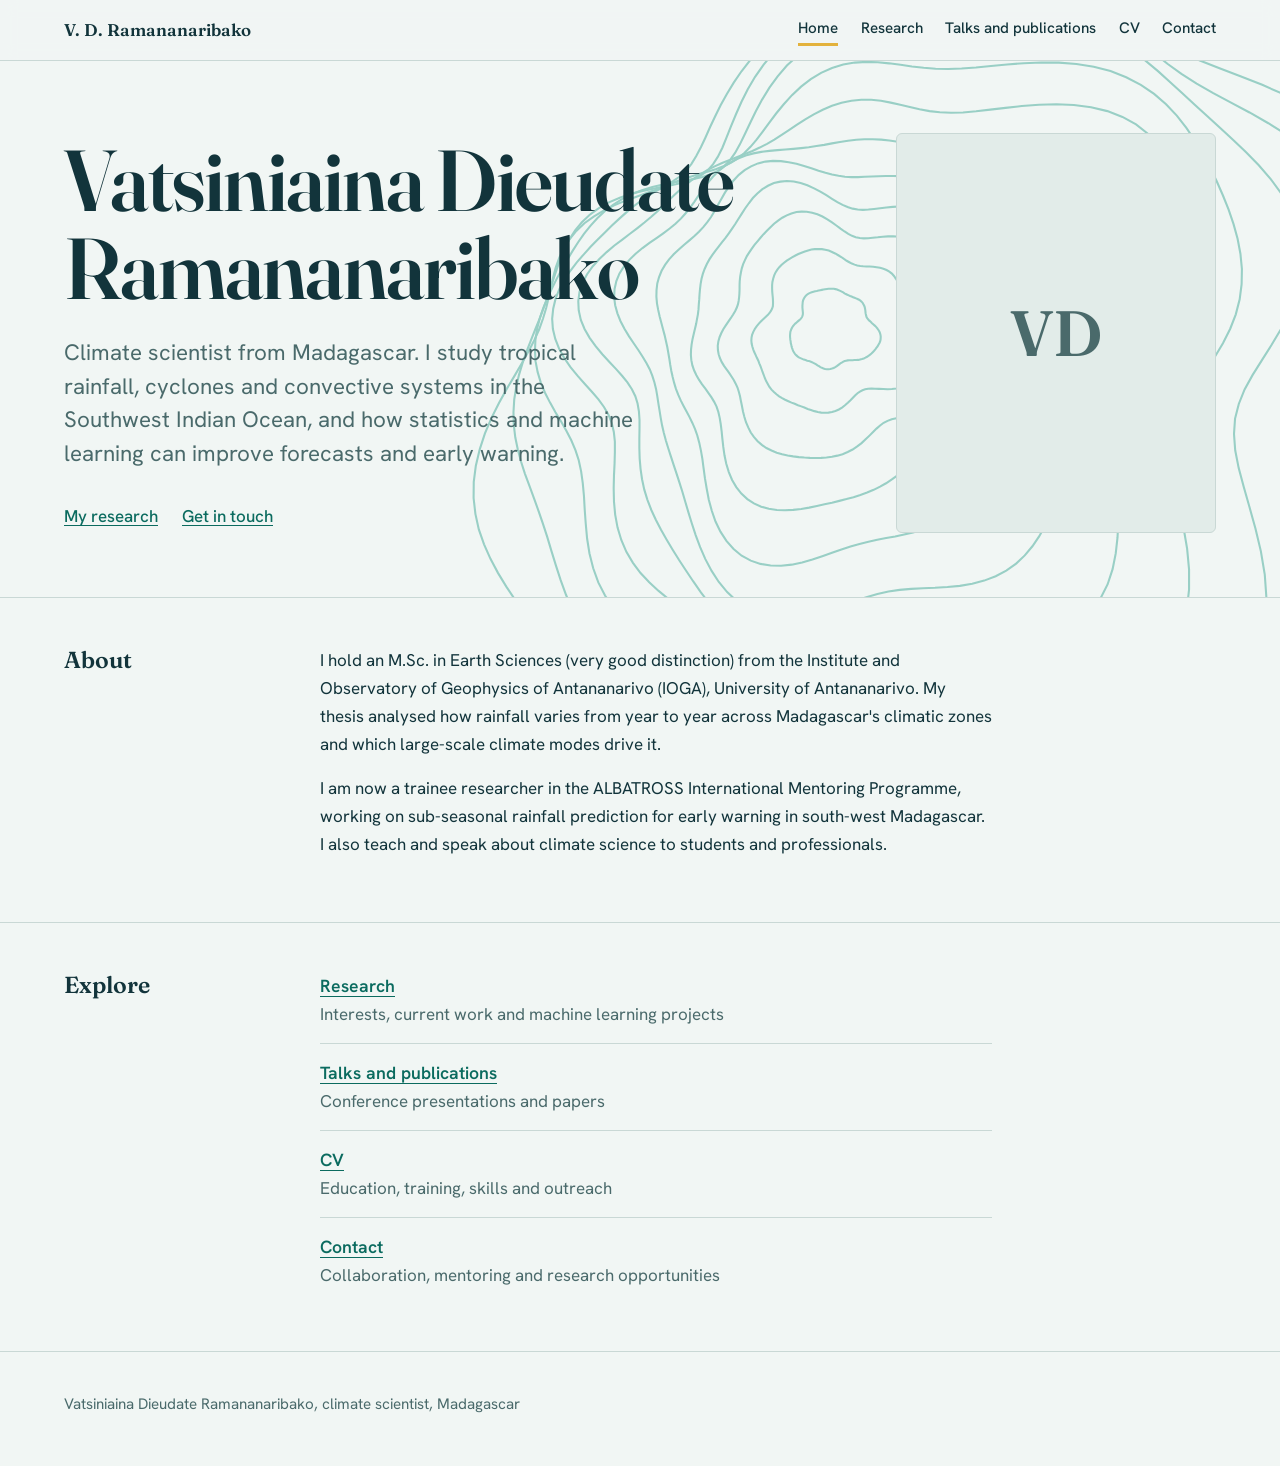
==== index.html @ 7225e608 "Add files via upload" ====
<!DOCTYPE html>
<html lang="en">
<head>
<meta charset="utf-8">
<meta name="viewport" content="width=device-width, initial-scale=1, viewport-fit=cover">
<title>Vatsiniaina Dieudate Ramananaribako</title>
<meta name="description" content="Climate scientist from Madagascar studying tropical rainfall, cyclones and climate prediction.">
<link rel="preconnect" href="https://fonts.googleapis.com">
<link rel="preconnect" href="https://fonts.gstatic.com" crossorigin>
<link href="https://fonts.googleapis.com/css2?family=Fraunces:opsz,wght@9..144,400;9..144,600&family=Hanken+Grotesk:wght@400;500;600&display=swap" rel="stylesheet">
<link rel="stylesheet" href="style.css">
</head>
<body>
<header class="top">
  <a class="mark" href="index.html">V. D. Ramananaribako</a>
  <nav aria-label="Main"><a href="index.html" aria-current="page">Home</a><a href="research.html">Research</a><a href="publications.html">Talks and publications</a><a href="cv.html">CV</a><a href="contact.html">Contact</a></nav>
</header>

<div class="hero">
  <svg id="contours" viewBox="-300 -300 600 600" aria-hidden="true" focusable="false"></svg>
  <div class="grid">
    <div>
      <h1>Vatsiniaina Dieudate Ramananaribako</h1>
      <p class="lead">Climate scientist from Madagascar. I study tropical rainfall, cyclones and convective systems in the Southwest Indian Ocean, and how statistics and machine learning can improve forecasts and early warning.</p>
      <div class="links"><a href="research.html">My research</a><a href="contact.html">Get in touch</a></div>
    </div>
    <div class="photo"><img src="photo.jpg" alt="Portrait of Vatsiniaina Dieudate Ramananaribako" onerror="this.remove()"></div>
  </div>
</div>
<main>
  <section>
    <h2>About</h2>
    <div class="content">
      <p>I hold an M.Sc. in Earth Sciences (very good distinction) from the Institute and Observatory of Geophysics of Antananarivo (IOGA), University of Antananarivo. My thesis analysed how rainfall varies from year to year across Madagascar's climatic zones and which large-scale climate modes drive it.</p>
      <p>I am now a trainee researcher in the ALBATROSS International Mentoring Programme, working on sub-seasonal rainfall prediction for early warning in south-west Madagascar. I also teach and speak about climate science to students and professionals.</p>
    </div>
  </section>
  <section>
    <h2>Explore</h2>
    <div class="content">
      <ul class="pagelist">
        <li><a href="research.html">Research</a><span>Interests, current work and machine learning projects</span></li>
        <li><a href="publications.html">Talks and publications</a><span>Conference presentations and papers</span></li>
        <li><a href="cv.html">CV</a><span>Education, training, skills and outreach</span></li>
        <li><a href="contact.html">Contact</a><span>Collaboration, mentoring and research opportunities</span></li>
      </ul>
    </div>
  </section>
</main>

<footer>Vatsiniaina Dieudate Ramananaribako, climate scientist, Madagascar</footer>
<script src="script.js"></script>
</body>
</html>
---- style.css ----
:root {
  --bg: #F1F6F4; --ink: #12343B; --muted: #4A6A6B; --rule: #C9D8D5;
  --link: #0B6B5F; --line: #2FA08E; --vanilla: #E3B23C; --tint: #E2ECE9;
  --display: "Fraunces", Georgia, "Times New Roman", serif;
  --body: "Hanken Grotesk", system-ui, -apple-system, "Segoe UI", Roboto, sans-serif;
  box-sizing: border-box;
  padding-top: env(safe-area-inset-top, 0px);
  padding-bottom: env(safe-area-inset-bottom, 0px);
}
@media (prefers-color-scheme: dark) {
  :root:not([data-theme="light"]) {
    --bg: #0F2428; --ink: #E6F0ED; --muted: #9DB8B4; --rule: #25444A;
    --link: #6FD3C0; --line: #3FB8A4; --vanilla: #F0B84B; --tint: #17353B;
  }
}
:root[data-theme="dark"] {
  --bg: #0F2428; --ink: #E6F0ED; --muted: #9DB8B4; --rule: #25444A;
  --link: #6FD3C0; --line: #3FB8A4; --vanilla: #F0B84B; --tint: #17353B;
}
*, *::before, *::after { box-sizing: inherit; }
html { scroll-behavior: smooth; scroll-padding-top: calc(env(safe-area-inset-top, 0px) + 4.5rem); }
body { margin: 0; background: var(--bg); color: var(--ink); font-family: var(--body); font-size: 1.0625rem; line-height: 1.65; -webkit-font-smoothing: antialiased; }
a { color: var(--link); text-underline-offset: 0.2em; text-decoration-thickness: 1px; }
a:hover { text-decoration-color: var(--vanilla); text-decoration-thickness: 3px; }
:focus-visible { outline: 3px solid var(--vanilla); outline-offset: 3px; border-radius: 2px; }

header.top { position: sticky; top: env(safe-area-inset-top, 0px); z-index: 5; display: flex; justify-content: space-between; align-items: center; gap: 1rem 2rem; flex-wrap: wrap; padding: 0.9rem clamp(1.25rem, 5vw, 4rem); background: color-mix(in srgb, var(--bg) 90%, transparent); backdrop-filter: blur(8px); border-bottom: 1px solid var(--rule); }
header.top .mark { font-family: var(--display); font-weight: 600; color: var(--ink); text-decoration: none; }
nav { display: flex; gap: 0.4rem 1.4rem; flex-wrap: wrap; }
nav a { color: var(--ink); text-decoration: none; font-weight: 500; font-size: 0.95rem; padding: 0.1rem 0; border-bottom: 3px solid transparent; }
nav a:hover { border-bottom-color: var(--vanilla); }
nav a[aria-current="page"] { border-bottom-color: var(--vanilla); }

.hero { position: relative; overflow: hidden; padding: 4.5rem clamp(1.25rem, 5vw, 4rem) 4rem; }
.hero .grid { position: relative; z-index: 1; display: grid; grid-template-columns: minmax(0, 1fr) minmax(0, 20rem); gap: 3rem; align-items: center; max-width: 72rem; }
.hero h1 { font-family: var(--display); font-weight: 600; font-variation-settings: "opsz" 144; font-size: clamp(2.6rem, 7vw, 5.4rem); line-height: 1.02; letter-spacing: -0.02em; margin: 0 0 1.5rem; }
.hero p.lead { font-size: clamp(1.15rem, 2.2vw, 1.4rem); line-height: 1.5; color: var(--muted); max-width: 36rem; margin: 0 0 2rem; }
.hero .links { display: flex; gap: 1.5rem; flex-wrap: wrap; font-weight: 500; }
#contours { position: absolute; left: 30%; top: 50%; width: min(90vw, 56rem); height: auto; transform: translateY(-50%); color: var(--line); opacity: 0.45; pointer-events: none; }
#contours path { fill: none; stroke: currentColor; stroke-width: 1.4; stroke-dasharray: 1; stroke-dashoffset: 1; animation: draw 2.6s ease-out forwards; }
@keyframes draw { to { stroke-dashoffset: 0; } }
@media (prefers-reduced-motion: reduce) { #contours path { animation: none; stroke-dashoffset: 0; } html { scroll-behavior: auto; } }

.photo { position: relative; aspect-ratio: 4 / 5; width: 100%; max-width: 20rem; border-radius: 6px; overflow: hidden; background: var(--tint); border: 1px solid var(--rule); justify-self: end; }
.photo::before { content: "VD"; position: absolute; inset: 0; display: grid; place-items: center; font-family: var(--display); font-weight: 600; font-size: 4rem; color: var(--muted); }
.photo img { position: absolute; inset: 0; width: 100%; height: 100%; object-fit: cover; }

.page-head { padding: 3.5rem clamp(1.25rem, 5vw, 4rem) 2rem; }
.page-head h1 { font-family: var(--display); font-weight: 600; font-variation-settings: "opsz" 144; font-size: clamp(2.2rem, 5vw, 3.4rem); line-height: 1.05; letter-spacing: -0.015em; margin: 0 0 1rem; }
.page-head p { color: var(--muted); font-size: 1.15rem; max-width: 40rem; margin: 0; }

main section { display: grid; grid-template-columns: minmax(0, 13rem) minmax(0, 1fr); gap: 1rem 3rem; padding: 3rem clamp(1.25rem, 5vw, 4rem); border-top: 1px solid var(--rule); }
main section > h2 { font-family: var(--display); font-weight: 600; font-size: 1.45rem; line-height: 1.2; margin: 0; }
.content { max-width: 42rem; }
.content p { margin: 0 0 1rem; }
.entry { padding: 1.1rem 0; border-bottom: 1px solid var(--rule); }
.entry:first-child { padding-top: 0; }
.entry:last-child { border-bottom: 0; }
.entry h3 { font-size: 1.1rem; margin: 0 0 0.25rem; font-weight: 600; }
.entry .when { color: var(--muted); font-size: 0.95rem; margin: 0 0 0.45rem; }
.entry p { margin: 0 0 0.5rem; }
.entry p:last-child { margin-bottom: 0; }
.entry ul { margin: 0.3rem 0 0; padding-left: 1.2rem; }
.entry li { margin-bottom: 0.35rem; }
dl.skills { margin: 0; display: grid; grid-template-columns: minmax(0, 10rem) minmax(0, 1fr); gap: 0.7rem 1.5rem; }
dl.skills dt { font-weight: 600; }
dl.skills dd { margin: 0; }
.pagelist { list-style: none; margin: 0; padding: 0; }
.pagelist li { padding: 0.9rem 0; border-bottom: 1px solid var(--rule); }
.pagelist li:first-child { padding-top: 0; }
.pagelist li:last-child { border-bottom: 0; }
.pagelist a { font-weight: 600; font-size: 1.1rem; }
.pagelist span { display: block; color: var(--muted); }
.todo { background: color-mix(in srgb, var(--vanilla) 30%, transparent); padding: 0 0.25em; border-radius: 3px; }

footer { padding: 2.5rem clamp(1.25rem, 5vw, 4rem) 3rem; border-top: 1px solid var(--rule); color: var(--muted); font-size: 0.95rem; }

@media (max-width: 760px) {
  .hero { padding-top: 3rem; }
  .hero .grid { grid-template-columns: minmax(0, 1fr); gap: 2rem; }
  .photo { justify-self: start; max-width: 14rem; order: -1; }
  #contours { left: -20%; width: 130vw; opacity: 0.3; }
  main section { grid-template-columns: minmax(0, 1fr); gap: 1rem; }
  dl.skills { grid-template-columns: minmax(0, 1fr); gap: 0.1rem; }
  dl.skills dd { margin-bottom: 0.8rem; }
}
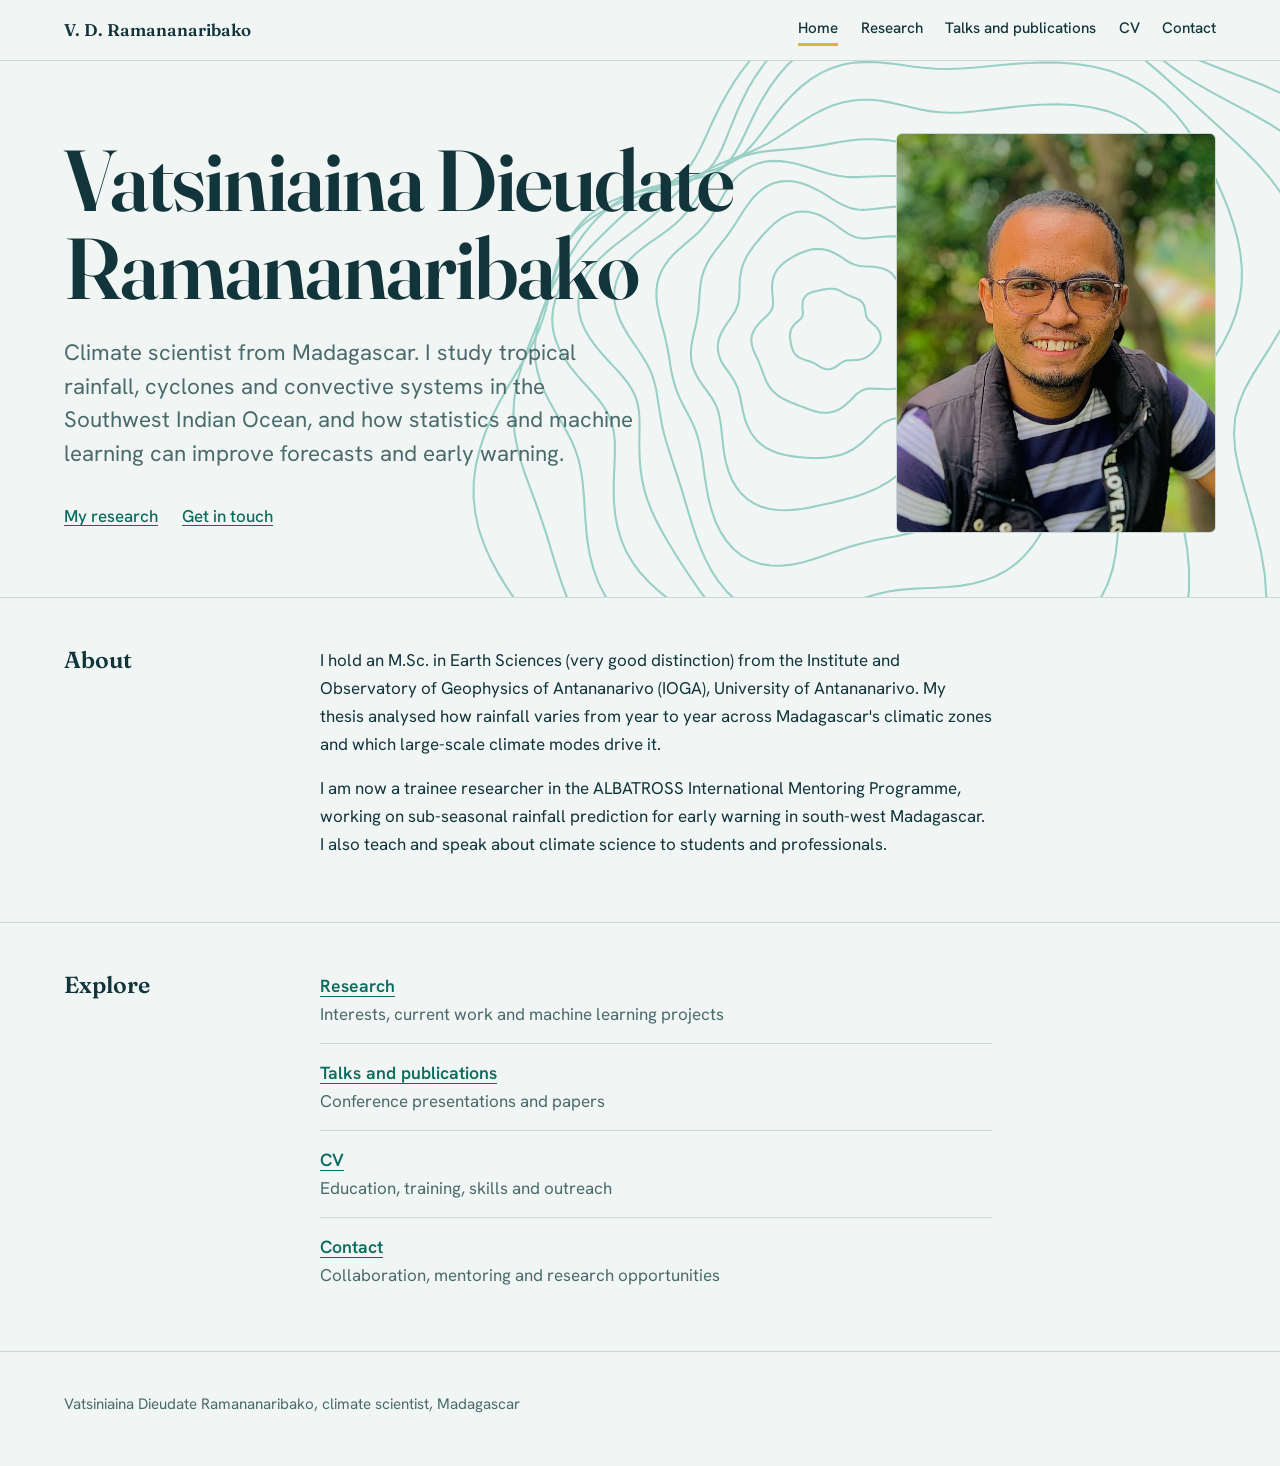
==== commit a7b3c36d: "Change photo file extension from .jpg to .jpeg" ====
--- a/index.html
+++ b/index.html
@@ -24,7 +24,7 @@
       <p class="lead">Climate scientist from Madagascar. I study tropical rainfall, cyclones and convective systems in the Southwest Indian Ocean, and how statistics and machine learning can improve forecasts and early warning.</p>
       <div class="links"><a href="research.html">My research</a><a href="contact.html">Get in touch</a></div>
     </div>
-    <div class="photo"><img src="photo.jpg" alt="Portrait of Vatsiniaina Dieudate Ramananaribako" onerror="this.remove()"></div>
+    <div class="photo"><img src="photo.jpeg" alt="Portrait of Vatsiniaina Dieudate Ramananaribako" onerror="this.remove()"></div>
   </div>
 </div>
 <main>
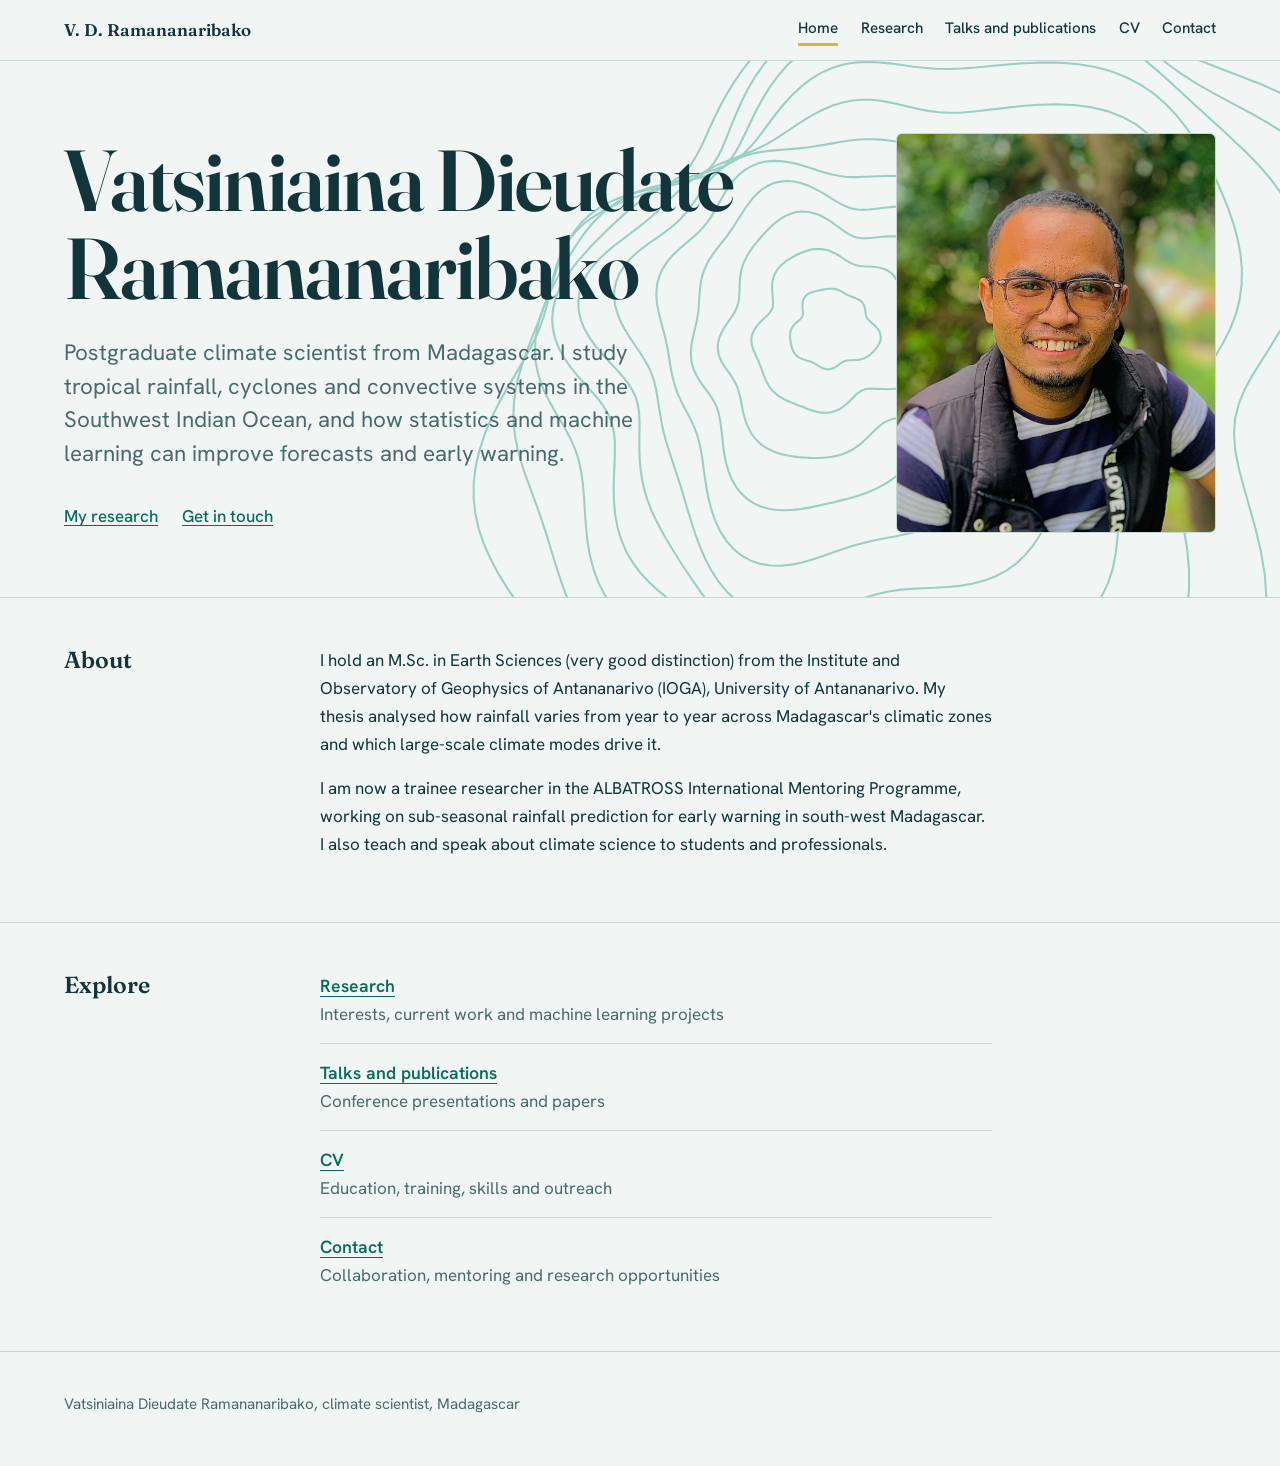
==== commit 0395e293: "Update introduction paragraph for clarity" ====
--- a/index.html
+++ b/index.html
@@ -21,10 +21,10 @@
   <div class="grid">
     <div>
       <h1>Vatsiniaina Dieudate Ramananaribako</h1>
-      <p class="lead">Climate scientist from Madagascar. I study tropical rainfall, cyclones and convective systems in the Southwest Indian Ocean, and how statistics and machine learning can improve forecasts and early warning.</p>
+      <p class="lead">Postgraduate climate scientist from Madagascar. I study tropical rainfall, cyclones and convective systems in the Southwest Indian Ocean, and how statistics and machine learning can improve forecasts and early warning.</p>
       <div class="links"><a href="research.html">My research</a><a href="contact.html">Get in touch</a></div>
     </div>
-    <div class="photo"><img src="photo.jpeg" alt="Portrait of Vatsiniaina Dieudate Ramananaribako" onerror="this.remove()"></div>
+    <div class="photo"><img src="photo.jpg" alt="Portrait of Vatsiniaina Dieudate Ramananaribako" onerror="this.remove()"></div>
   </div>
 </div>
 <main>
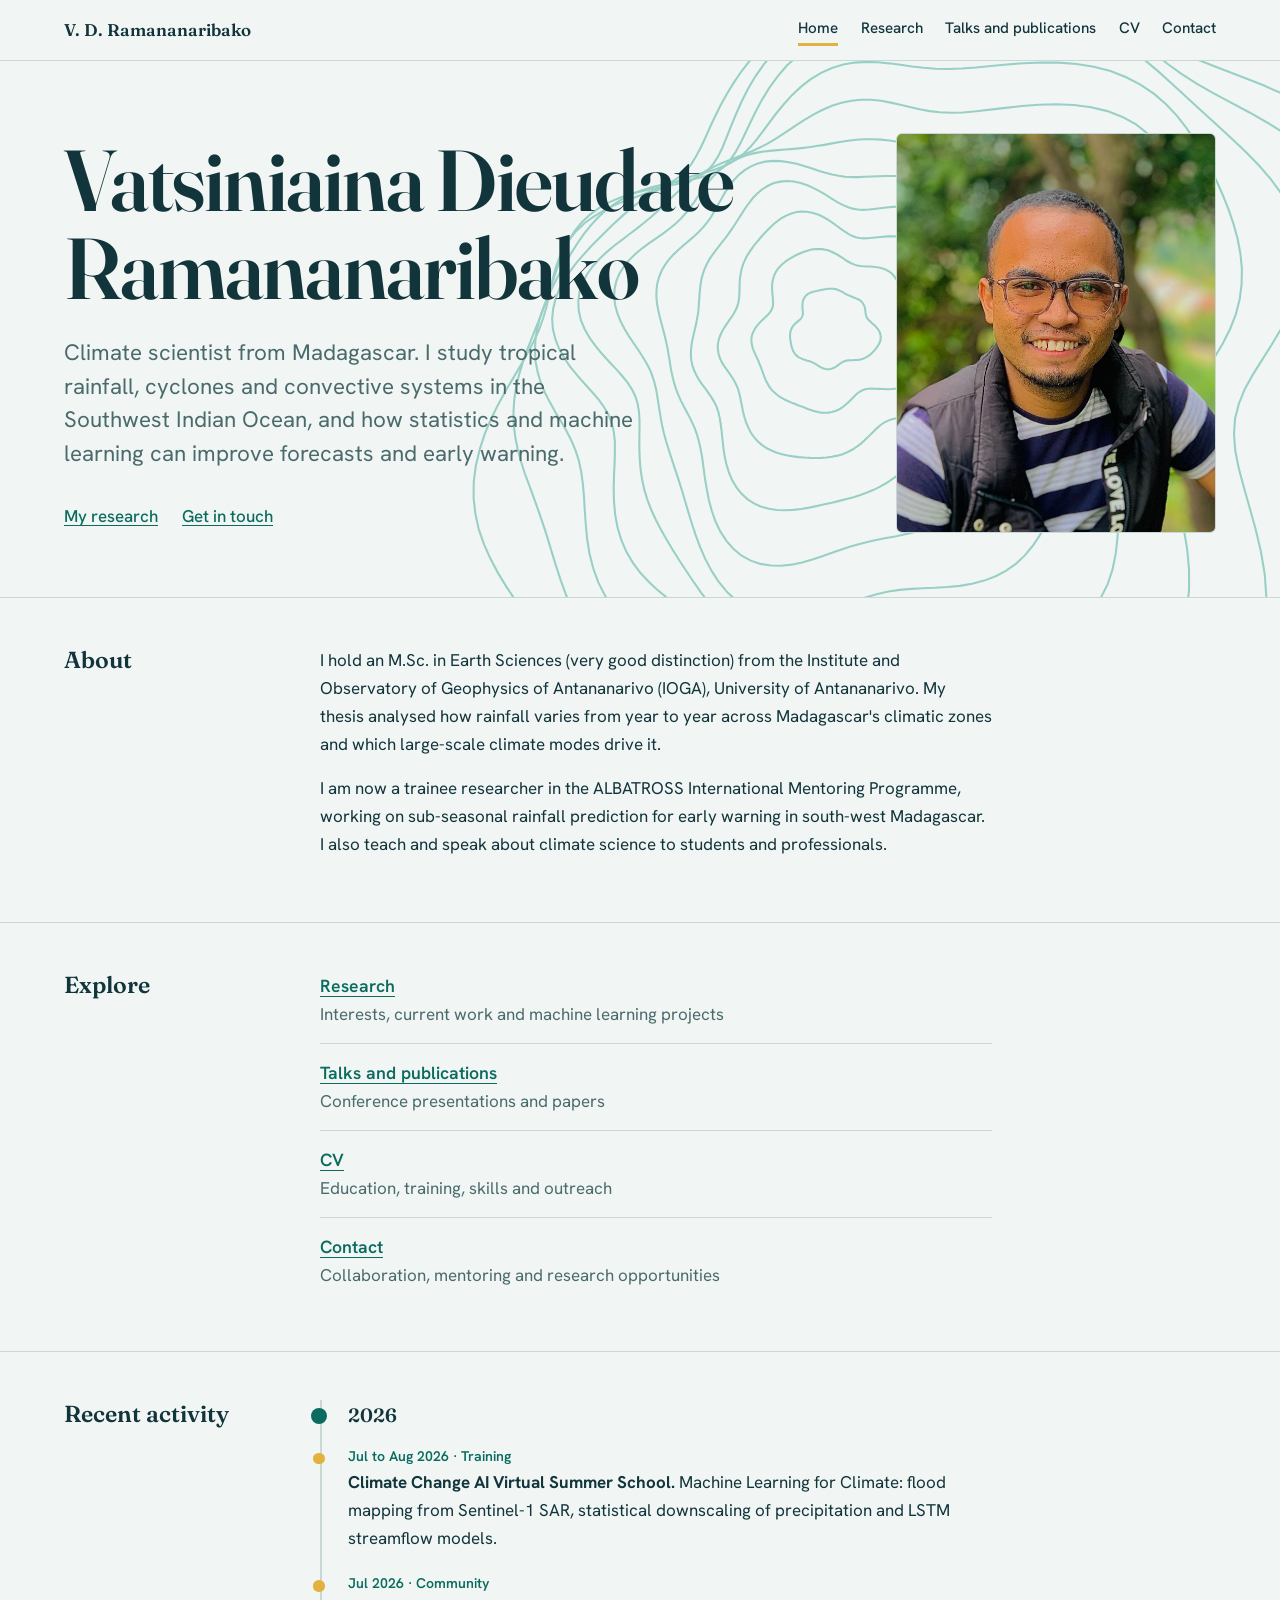
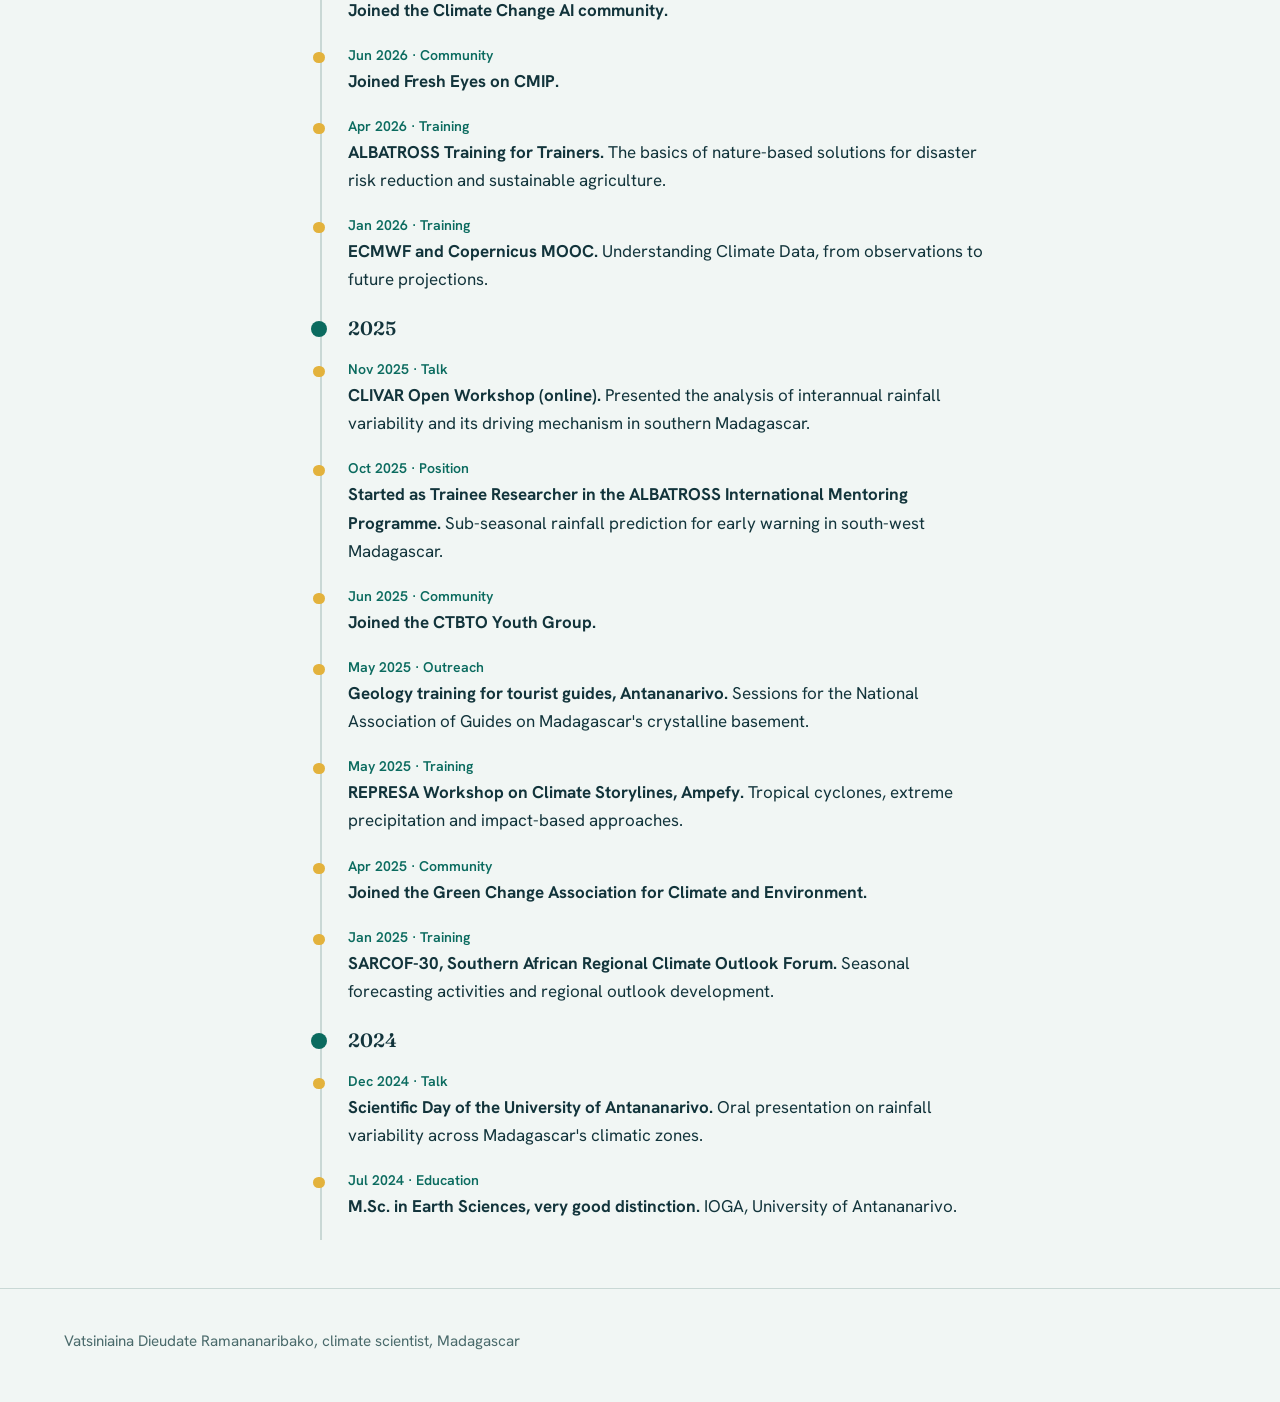
==== commit 6e1bb048: "Add files via upload" ====
--- a/index.html
+++ b/index.html
@@ -21,7 +21,7 @@
   <div class="grid">
     <div>
       <h1>Vatsiniaina Dieudate Ramananaribako</h1>
-      <p class="lead">Postgraduate climate scientist from Madagascar. I study tropical rainfall, cyclones and convective systems in the Southwest Indian Ocean, and how statistics and machine learning can improve forecasts and early warning.</p>
+      <p class="lead">Climate scientist from Madagascar. I study tropical rainfall, cyclones and convective systems in the Southwest Indian Ocean, and how statistics and machine learning can improve forecasts and early warning.</p>
       <div class="links"><a href="research.html">My research</a><a href="contact.html">Get in touch</a></div>
     </div>
     <div class="photo"><img src="photo.jpg" alt="Portrait of Vatsiniaina Dieudate Ramananaribako" onerror="this.remove()"></div>
@@ -46,6 +46,30 @@
       </ul>
     </div>
   </section>
+  <section>
+    <h2>Recent activity</h2>
+    <div class="content">
+<div class="timeline">
+  <div class="tl-year">2026</div>
+  <div class="tl-item"><div class="tl-date">Jul to Aug 2026 &middot; Training</div><p><strong>Climate Change AI Virtual Summer School.</strong> Machine Learning for Climate: flood mapping from Sentinel-1 SAR, statistical downscaling of precipitation and LSTM streamflow models.</p></div>
+  <div class="tl-item"><div class="tl-date">Jul 2026 &middot; Community</div><p><strong>Joined the Climate Change AI community.</strong></p></div>
+  <div class="tl-item"><div class="tl-date">Jun 2026 &middot; Community</div><p><strong>Joined Fresh Eyes on CMIP.</strong></p></div>
+  <div class="tl-item"><div class="tl-date">Apr 2026 &middot; Training</div><p><strong>ALBATROSS Training for Trainers.</strong> The basics of nature-based solutions for disaster risk reduction and sustainable agriculture.</p></div>
+  <div class="tl-item"><div class="tl-date">Jan 2026 &middot; Training</div><p><strong>ECMWF and Copernicus MOOC.</strong> Understanding Climate Data, from observations to future projections.</p></div>
+  <div class="tl-year">2025</div>
+  <div class="tl-item"><div class="tl-date">Nov 2025 &middot; Talk</div><p><strong>CLIVAR Open Workshop (online).</strong> Presented the analysis of interannual rainfall variability and its driving mechanism in southern Madagascar.</p></div>
+  <div class="tl-item"><div class="tl-date">Oct 2025 &middot; Position</div><p><strong>Started as Trainee Researcher in the ALBATROSS International Mentoring Programme.</strong> Sub-seasonal rainfall prediction for early warning in south-west Madagascar.</p></div>
+  <div class="tl-item"><div class="tl-date">Jun 2025 &middot; Community</div><p><strong>Joined the CTBTO Youth Group.</strong></p></div>
+  <div class="tl-item"><div class="tl-date">May 2025 &middot; Outreach</div><p><strong>Geology training for tourist guides, Antananarivo.</strong> Sessions for the National Association of Guides on Madagascar's crystalline basement.</p></div>
+  <div class="tl-item"><div class="tl-date">May 2025 &middot; Training</div><p><strong>REPRESA Workshop on Climate Storylines, Ampefy.</strong> Tropical cyclones, extreme precipitation and impact-based approaches.</p></div>
+  <div class="tl-item"><div class="tl-date">Apr 2025 &middot; Community</div><p><strong>Joined the Green Change Association for Climate and Environment.</strong></p></div>
+  <div class="tl-item"><div class="tl-date">Jan 2025 &middot; Training</div><p><strong>SARCOF-30, Southern African Regional Climate Outlook Forum.</strong> Seasonal forecasting activities and regional outlook development.</p></div>
+  <div class="tl-year">2024</div>
+  <div class="tl-item"><div class="tl-date">Dec 2024 &middot; Talk</div><p><strong>Scientific Day of the University of Antananarivo.</strong> Oral presentation on rainfall variability across Madagascar's climatic zones.</p></div>
+  <div class="tl-item"><div class="tl-date">Jul 2024 &middot; Education</div><p><strong>M.Sc. in Earth Sciences, very good distinction.</strong> IOGA, University of Antananarivo.</p></div>
+</div>
+    </div>
+  </section>
 </main>
 
 <footer>Vatsiniaina Dieudate Ramananaribako, climate scientist, Madagascar</footer>
--- a/style.css
+++ b/style.css
@@ -73,6 +73,15 @@
 .pagelist span { display: block; color: var(--muted); }
 .todo { background: color-mix(in srgb, var(--vanilla) 30%, transparent); padding: 0 0.25em; border-radius: 3px; }
 
+/* Timeline */
+.timeline { position: relative; padding-left: 1.6rem; border-left: 2px solid var(--rule); max-width: 42rem; }
+.tl-year { position: relative; font-family: var(--display); font-weight: 600; font-size: 1.2rem; margin: 0 0 0.8rem; }
+.tl-year::before { content: ""; position: absolute; left: calc(-1.6rem - 0.5rem - 3px); top: 0.5rem; width: 1rem; height: 1rem; border-radius: 50%; background: var(--link); }
+.tl-item { position: relative; padding: 0 0 1.25rem; }
+.tl-item::before { content: ""; position: absolute; left: calc(-1.6rem - 0.35rem - 3px); top: 0.5rem; width: 0.7rem; height: 0.7rem; border-radius: 50%; background: var(--vanilla); }
+.tl-item p { margin: 0; }
+.tl-date { font-weight: 600; font-size: 0.88rem; color: var(--link); }
+
 footer { padding: 2.5rem clamp(1.25rem, 5vw, 4rem) 3rem; border-top: 1px solid var(--rule); color: var(--muted); font-size: 0.95rem; }
 
 @media (max-width: 760px) {
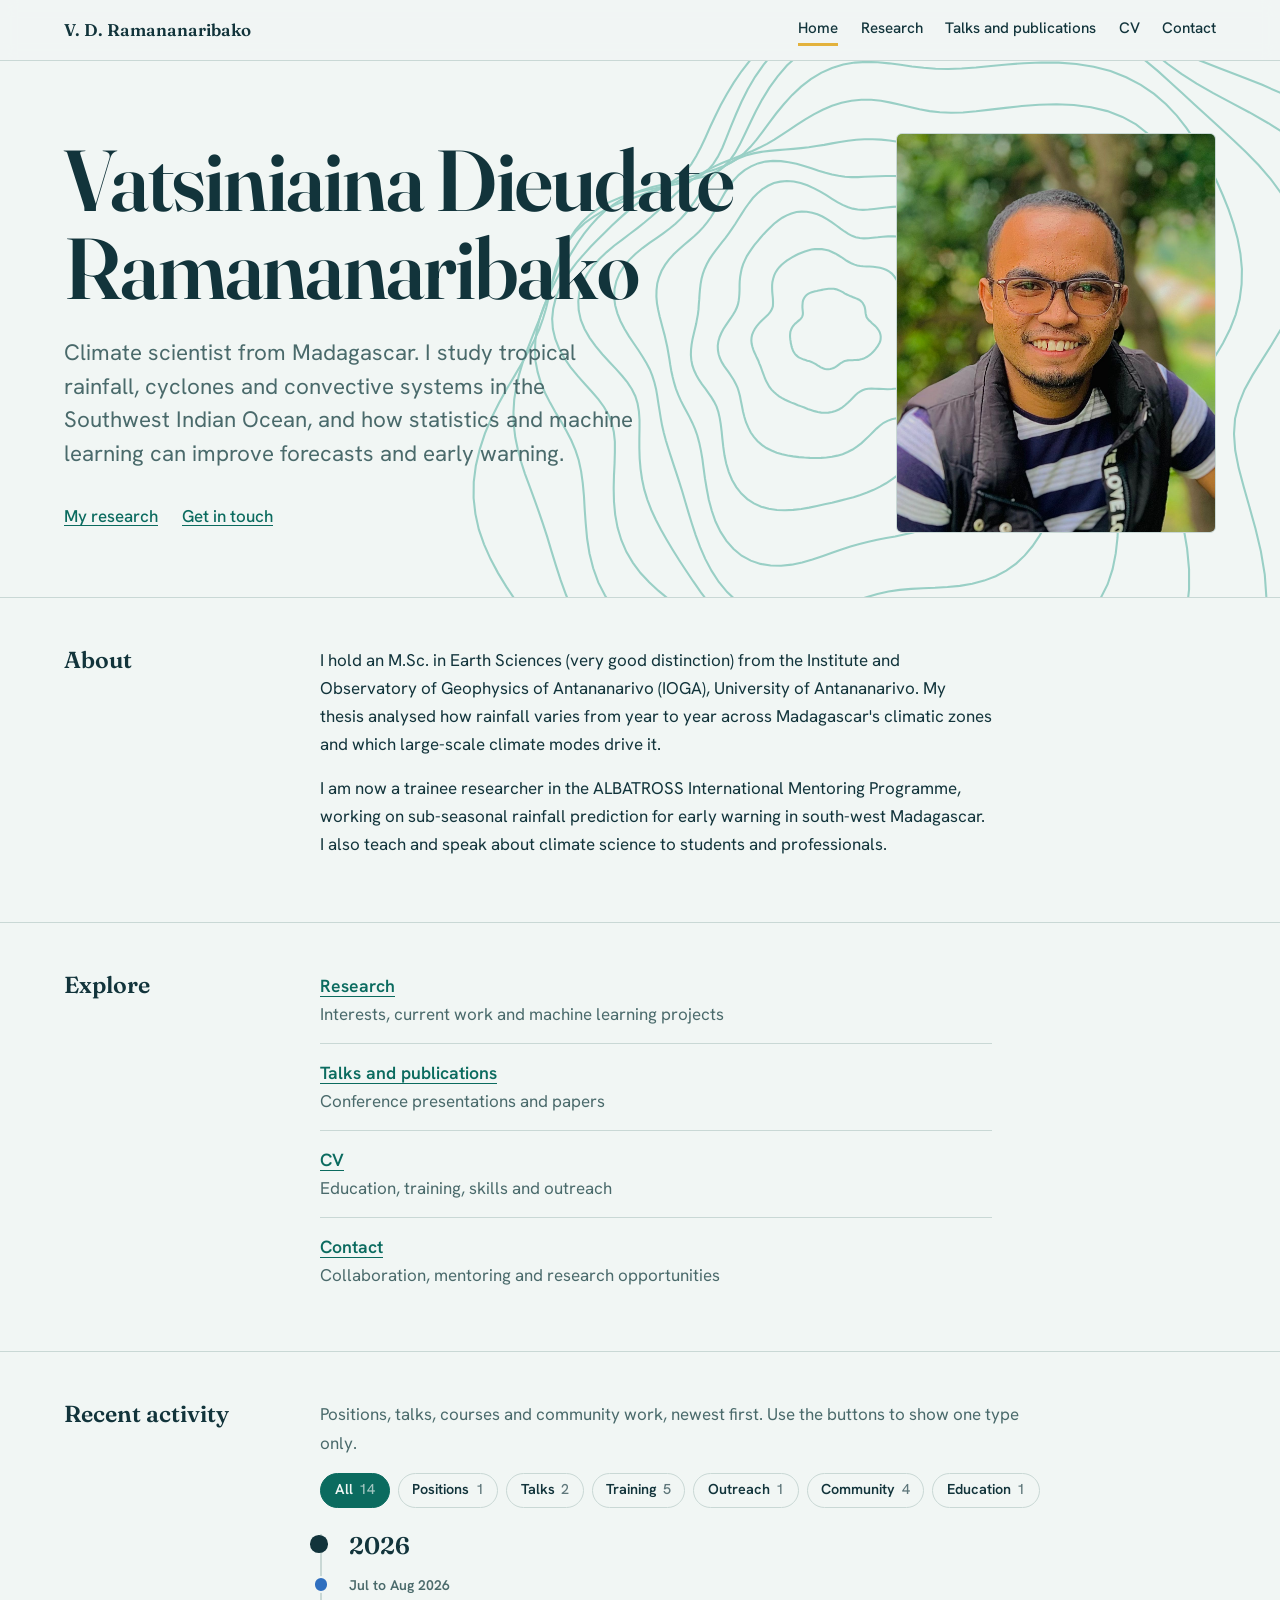
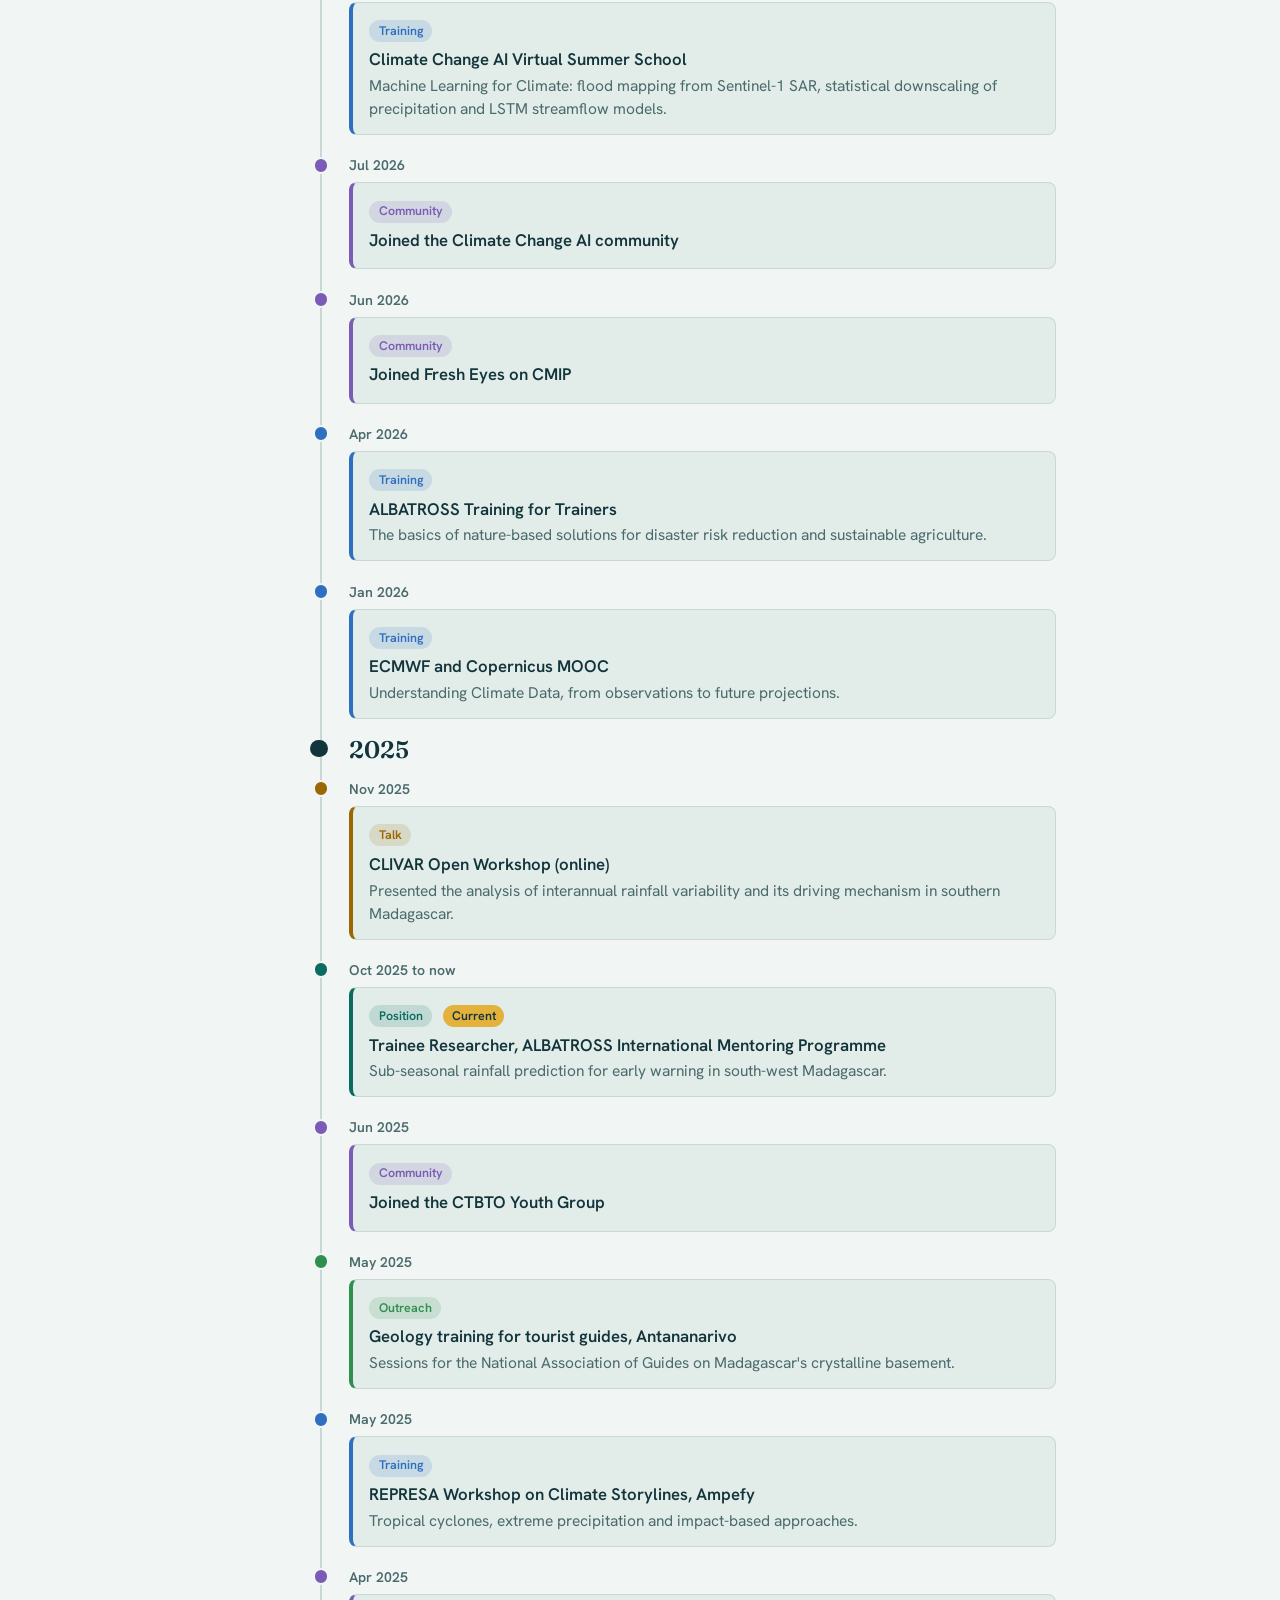
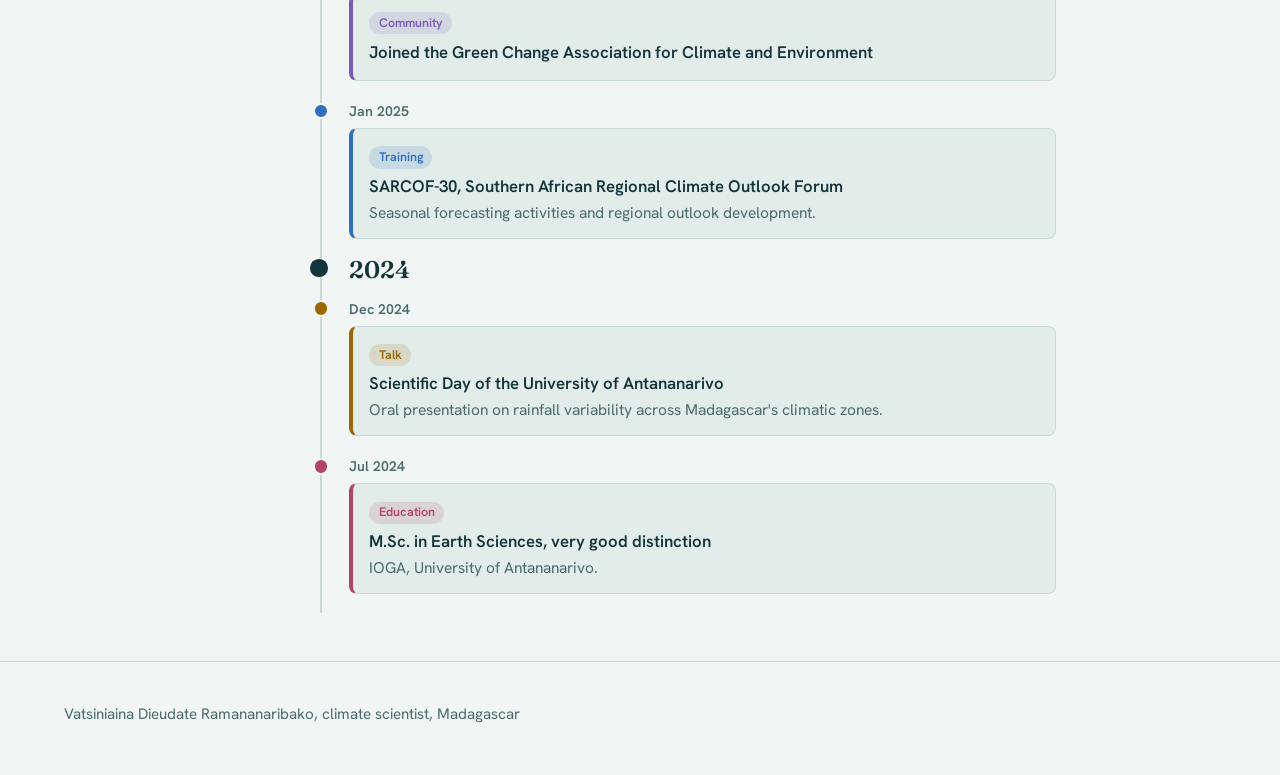
==== commit 7e340a3a: "Add files via upload" ====
--- a/index.html
+++ b/index.html
@@ -48,25 +48,27 @@
   </section>
   <section>
     <h2>Recent activity</h2>
-    <div class="content">
-<div class="timeline">
+    <div class="content wide">
+<p class="tl-intro">Positions, talks, courses and community work, newest first. Use the buttons to show one type only.</p>
+<div class="tl-filters" role="group" aria-label="Filter activities by type"><button type="button" class="chip" data-filter="all" aria-pressed="true">All <span>14</span></button><button type="button" class="chip" data-filter="position" aria-pressed="false">Positions <span>1</span></button><button type="button" class="chip" data-filter="talk" aria-pressed="false">Talks <span>2</span></button><button type="button" class="chip" data-filter="training" aria-pressed="false">Training <span>5</span></button><button type="button" class="chip" data-filter="outreach" aria-pressed="false">Outreach <span>1</span></button><button type="button" class="chip" data-filter="community" aria-pressed="false">Community <span>4</span></button><button type="button" class="chip" data-filter="education" aria-pressed="false">Education <span>1</span></button></div>
+<div class="timeline" id="timeline">
   <div class="tl-year">2026</div>
-  <div class="tl-item"><div class="tl-date">Jul to Aug 2026 &middot; Training</div><p><strong>Climate Change AI Virtual Summer School.</strong> Machine Learning for Climate: flood mapping from Sentinel-1 SAR, statistical downscaling of precipitation and LSTM streamflow models.</p></div>
-  <div class="tl-item"><div class="tl-date">Jul 2026 &middot; Community</div><p><strong>Joined the Climate Change AI community.</strong></p></div>
-  <div class="tl-item"><div class="tl-date">Jun 2026 &middot; Community</div><p><strong>Joined Fresh Eyes on CMIP.</strong></p></div>
-  <div class="tl-item"><div class="tl-date">Apr 2026 &middot; Training</div><p><strong>ALBATROSS Training for Trainers.</strong> The basics of nature-based solutions for disaster risk reduction and sustainable agriculture.</p></div>
-  <div class="tl-item"><div class="tl-date">Jan 2026 &middot; Training</div><p><strong>ECMWF and Copernicus MOOC.</strong> Understanding Climate Data, from observations to future projections.</p></div>
+  <div class="tl-item" data-type="training"><div class="tl-date">Jul to Aug 2026</div><div class="tl-card"><span class="tl-tag">Training</span><h3>Climate Change AI Virtual Summer School</h3><p>Machine Learning for Climate: flood mapping from Sentinel-1 SAR, statistical downscaling of precipitation and LSTM streamflow models.</p></div></div>
+  <div class="tl-item" data-type="community"><div class="tl-date">Jul 2026</div><div class="tl-card"><span class="tl-tag">Community</span><h3>Joined the Climate Change AI community</h3></div></div>
+  <div class="tl-item" data-type="community"><div class="tl-date">Jun 2026</div><div class="tl-card"><span class="tl-tag">Community</span><h3>Joined Fresh Eyes on CMIP</h3></div></div>
+  <div class="tl-item" data-type="training"><div class="tl-date">Apr 2026</div><div class="tl-card"><span class="tl-tag">Training</span><h3>ALBATROSS Training for Trainers</h3><p>The basics of nature-based solutions for disaster risk reduction and sustainable agriculture.</p></div></div>
+  <div class="tl-item" data-type="training"><div class="tl-date">Jan 2026</div><div class="tl-card"><span class="tl-tag">Training</span><h3>ECMWF and Copernicus MOOC</h3><p>Understanding Climate Data, from observations to future projections.</p></div></div>
   <div class="tl-year">2025</div>
-  <div class="tl-item"><div class="tl-date">Nov 2025 &middot; Talk</div><p><strong>CLIVAR Open Workshop (online).</strong> Presented the analysis of interannual rainfall variability and its driving mechanism in southern Madagascar.</p></div>
-  <div class="tl-item"><div class="tl-date">Oct 2025 &middot; Position</div><p><strong>Started as Trainee Researcher in the ALBATROSS International Mentoring Programme.</strong> Sub-seasonal rainfall prediction for early warning in south-west Madagascar.</p></div>
-  <div class="tl-item"><div class="tl-date">Jun 2025 &middot; Community</div><p><strong>Joined the CTBTO Youth Group.</strong></p></div>
-  <div class="tl-item"><div class="tl-date">May 2025 &middot; Outreach</div><p><strong>Geology training for tourist guides, Antananarivo.</strong> Sessions for the National Association of Guides on Madagascar's crystalline basement.</p></div>
-  <div class="tl-item"><div class="tl-date">May 2025 &middot; Training</div><p><strong>REPRESA Workshop on Climate Storylines, Ampefy.</strong> Tropical cyclones, extreme precipitation and impact-based approaches.</p></div>
-  <div class="tl-item"><div class="tl-date">Apr 2025 &middot; Community</div><p><strong>Joined the Green Change Association for Climate and Environment.</strong></p></div>
-  <div class="tl-item"><div class="tl-date">Jan 2025 &middot; Training</div><p><strong>SARCOF-30, Southern African Regional Climate Outlook Forum.</strong> Seasonal forecasting activities and regional outlook development.</p></div>
+  <div class="tl-item" data-type="talk"><div class="tl-date">Nov 2025</div><div class="tl-card"><span class="tl-tag">Talk</span><h3>CLIVAR Open Workshop (online)</h3><p>Presented the analysis of interannual rainfall variability and its driving mechanism in southern Madagascar.</p></div></div>
+  <div class="tl-item" data-type="position"><div class="tl-date">Oct 2025 to now</div><div class="tl-card"><span class="tl-tag">Position</span> <span class="tl-now">Current</span><h3>Trainee Researcher, ALBATROSS International Mentoring Programme</h3><p>Sub-seasonal rainfall prediction for early warning in south-west Madagascar.</p></div></div>
+  <div class="tl-item" data-type="community"><div class="tl-date">Jun 2025</div><div class="tl-card"><span class="tl-tag">Community</span><h3>Joined the CTBTO Youth Group</h3></div></div>
+  <div class="tl-item" data-type="outreach"><div class="tl-date">May 2025</div><div class="tl-card"><span class="tl-tag">Outreach</span><h3>Geology training for tourist guides, Antananarivo</h3><p>Sessions for the National Association of Guides on Madagascar's crystalline basement.</p></div></div>
+  <div class="tl-item" data-type="training"><div class="tl-date">May 2025</div><div class="tl-card"><span class="tl-tag">Training</span><h3>REPRESA Workshop on Climate Storylines, Ampefy</h3><p>Tropical cyclones, extreme precipitation and impact-based approaches.</p></div></div>
+  <div class="tl-item" data-type="community"><div class="tl-date">Apr 2025</div><div class="tl-card"><span class="tl-tag">Community</span><h3>Joined the Green Change Association for Climate and Environment</h3></div></div>
+  <div class="tl-item" data-type="training"><div class="tl-date">Jan 2025</div><div class="tl-card"><span class="tl-tag">Training</span><h3>SARCOF-30, Southern African Regional Climate Outlook Forum</h3><p>Seasonal forecasting activities and regional outlook development.</p></div></div>
   <div class="tl-year">2024</div>
-  <div class="tl-item"><div class="tl-date">Dec 2024 &middot; Talk</div><p><strong>Scientific Day of the University of Antananarivo.</strong> Oral presentation on rainfall variability across Madagascar's climatic zones.</p></div>
-  <div class="tl-item"><div class="tl-date">Jul 2024 &middot; Education</div><p><strong>M.Sc. in Earth Sciences, very good distinction.</strong> IOGA, University of Antananarivo.</p></div>
+  <div class="tl-item" data-type="talk"><div class="tl-date">Dec 2024</div><div class="tl-card"><span class="tl-tag">Talk</span><h3>Scientific Day of the University of Antananarivo</h3><p>Oral presentation on rainfall variability across Madagascar's climatic zones.</p></div></div>
+  <div class="tl-item" data-type="education"><div class="tl-date">Jul 2024</div><div class="tl-card"><span class="tl-tag">Education</span><h3>M.Sc. in Earth Sciences, very good distinction</h3><p>IOGA, University of Antananarivo.</p></div></div>
 </div>
     </div>
   </section>
--- a/style.css
+++ b/style.css
@@ -74,13 +74,48 @@
 .todo { background: color-mix(in srgb, var(--vanilla) 30%, transparent); padding: 0 0.25em; border-radius: 3px; }
 
 /* Timeline */
-.timeline { position: relative; padding-left: 1.6rem; border-left: 2px solid var(--rule); max-width: 42rem; }
-.tl-year { position: relative; font-family: var(--display); font-weight: 600; font-size: 1.2rem; margin: 0 0 0.8rem; }
-.tl-year::before { content: ""; position: absolute; left: calc(-1.6rem - 0.5rem - 3px); top: 0.5rem; width: 1rem; height: 1rem; border-radius: 50%; background: var(--link); }
-.tl-item { position: relative; padding: 0 0 1.25rem; }
-.tl-item::before { content: ""; position: absolute; left: calc(-1.6rem - 0.35rem - 3px); top: 0.5rem; width: 0.7rem; height: 0.7rem; border-radius: 50%; background: var(--vanilla); }
-.tl-item p { margin: 0; }
-.tl-date { font-weight: 600; font-size: 0.88rem; color: var(--link); }
+:root {
+  --c-position: #0B6B5F; --c-talk: #9A6700; --c-training: #2F6FBF;
+  --c-outreach: #2F8F4E; --c-community: #7A5BB5; --c-education: #B0446B;
+}
+@media (prefers-color-scheme: dark) {
+  :root:not([data-theme="light"]) {
+    --c-position: #6FD3C0; --c-talk: #F0B84B; --c-training: #7FB2F0;
+    --c-outreach: #7FD39A; --c-community: #B9A2EA; --c-education: #E49AB5;
+  }
+}
+:root[data-theme="dark"] {
+  --c-position: #6FD3C0; --c-talk: #F0B84B; --c-training: #7FB2F0;
+  --c-outreach: #7FD39A; --c-community: #B9A2EA; --c-education: #E49AB5;
+}
+.content.wide { max-width: 46rem; }
+.tl-intro { color: var(--muted); margin: 0 0 1rem; }
+.tl-filters { display: flex; flex-wrap: wrap; gap: 0.5rem; margin: 0 0 1.6rem; }
+.chip { font: inherit; font-size: 0.9rem; font-weight: 600; cursor: pointer; color: var(--ink); background: transparent;
+  border: 1px solid var(--rule); border-radius: 999px; padding: 0.3rem 0.85rem; }
+.chip span { opacity: 0.65; font-weight: 500; margin-left: 0.15rem; }
+.chip:hover { border-color: var(--link); }
+.chip[aria-pressed="true"] { background: var(--link); border-color: var(--link); color: var(--bg); }
+.timeline { position: relative; padding-left: 1.7rem; border-left: 2px solid var(--rule); }
+.timeline [hidden] { display: none !important; }
+.tl-year { position: relative; font-family: var(--display); font-weight: 600; font-size: 1.5rem; line-height: 1; margin: 0 0 1rem; }
+.tl-year::before { content: ""; position: absolute; left: calc(-1.7rem - 0.55rem - 3px); top: 0.1rem; width: 1.1rem; height: 1.1rem; border-radius: 50%; background: var(--ink); }
+.tl-item { --c: var(--link); position: relative; padding: 0 0 1.2rem; }
+.tl-item[data-type="position"] { --c: var(--c-position); }
+.tl-item[data-type="talk"] { --c: var(--c-talk); }
+.tl-item[data-type="training"] { --c: var(--c-training); }
+.tl-item[data-type="outreach"] { --c: var(--c-outreach); }
+.tl-item[data-type="community"] { --c: var(--c-community); }
+.tl-item[data-type="education"] { --c: var(--c-education); }
+.tl-item::before { content: ""; position: absolute; left: calc(-1.7rem - 0.4rem - 3px); top: 0.15rem; width: 0.8rem; height: 0.8rem; border-radius: 50%; background: var(--c); border: 2px solid var(--bg); box-sizing: content-box; }
+.tl-date { font-size: 0.88rem; font-weight: 600; color: var(--muted); margin-bottom: 0.3rem; }
+.tl-card { background: var(--tint); border: 1px solid var(--rule); border-left: 4px solid var(--c); border-radius: 8px; padding: 0.75rem 1rem 0.85rem; }
+.tl-card h3 { font-size: 1.05rem; line-height: 1.35; margin: 0.35rem 0 0.2rem; font-weight: 600; }
+.tl-card p { margin: 0; color: var(--muted); font-size: 0.97rem; line-height: 1.5; }
+.tl-tag { display: inline-block; font-size: 0.78rem; font-weight: 600; color: var(--c); padding: 0.05rem 0.6rem; border-radius: 999px;
+  background: color-mix(in srgb, var(--c) 15%, transparent); }
+.tl-now { display: inline-block; font-size: 0.78rem; font-weight: 600; margin-left: 0.4rem; padding: 0.05rem 0.55rem; border-radius: 999px;
+  background: var(--vanilla); color: #12343B; }
 
 footer { padding: 2.5rem clamp(1.25rem, 5vw, 4rem) 3rem; border-top: 1px solid var(--rule); color: var(--muted); font-size: 0.95rem; }
 
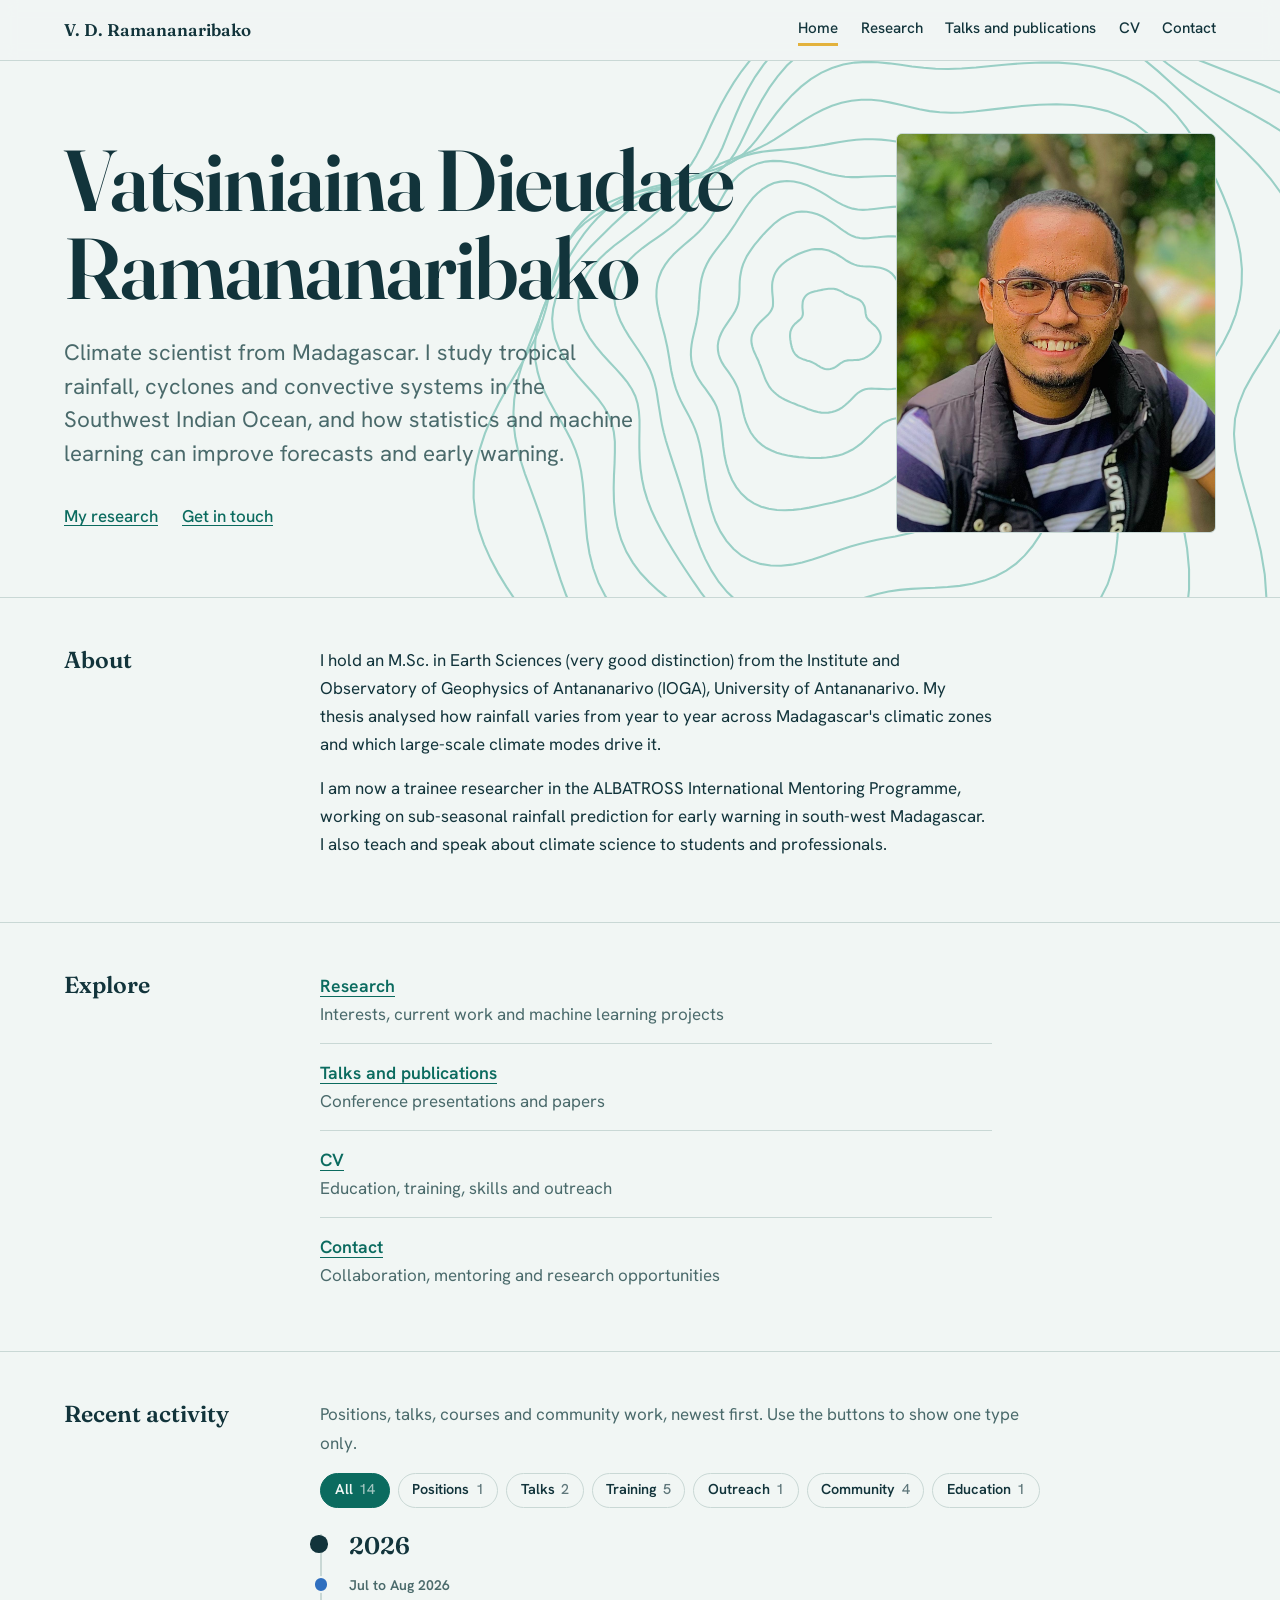
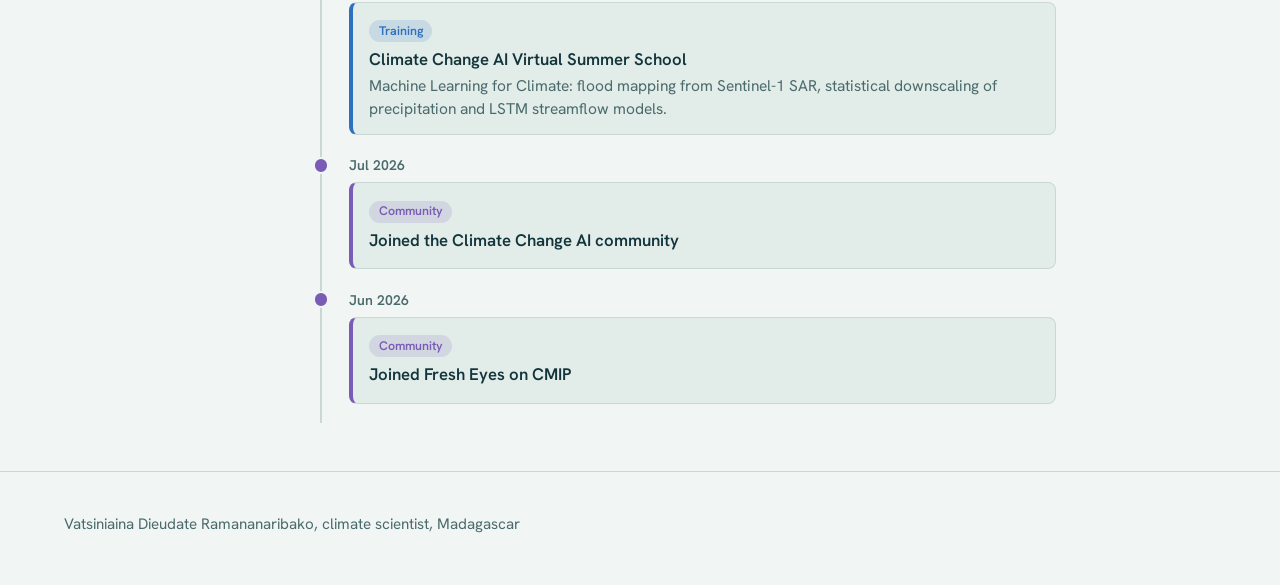
==== commit d3a29242: "Clean up timeline entries in index.html Removed several training, talk, position, and community item" ====
--- a/index.html
+++ b/index.html
@@ -56,19 +56,6 @@
   <div class="tl-item" data-type="training"><div class="tl-date">Jul to Aug 2026</div><div class="tl-card"><span class="tl-tag">Training</span><h3>Climate Change AI Virtual Summer School</h3><p>Machine Learning for Climate: flood mapping from Sentinel-1 SAR, statistical downscaling of precipitation and LSTM streamflow models.</p></div></div>
   <div class="tl-item" data-type="community"><div class="tl-date">Jul 2026</div><div class="tl-card"><span class="tl-tag">Community</span><h3>Joined the Climate Change AI community</h3></div></div>
   <div class="tl-item" data-type="community"><div class="tl-date">Jun 2026</div><div class="tl-card"><span class="tl-tag">Community</span><h3>Joined Fresh Eyes on CMIP</h3></div></div>
-  <div class="tl-item" data-type="training"><div class="tl-date">Apr 2026</div><div class="tl-card"><span class="tl-tag">Training</span><h3>ALBATROSS Training for Trainers</h3><p>The basics of nature-based solutions for disaster risk reduction and sustainable agriculture.</p></div></div>
-  <div class="tl-item" data-type="training"><div class="tl-date">Jan 2026</div><div class="tl-card"><span class="tl-tag">Training</span><h3>ECMWF and Copernicus MOOC</h3><p>Understanding Climate Data, from observations to future projections.</p></div></div>
-  <div class="tl-year">2025</div>
-  <div class="tl-item" data-type="talk"><div class="tl-date">Nov 2025</div><div class="tl-card"><span class="tl-tag">Talk</span><h3>CLIVAR Open Workshop (online)</h3><p>Presented the analysis of interannual rainfall variability and its driving mechanism in southern Madagascar.</p></div></div>
-  <div class="tl-item" data-type="position"><div class="tl-date">Oct 2025 to now</div><div class="tl-card"><span class="tl-tag">Position</span> <span class="tl-now">Current</span><h3>Trainee Researcher, ALBATROSS International Mentoring Programme</h3><p>Sub-seasonal rainfall prediction for early warning in south-west Madagascar.</p></div></div>
-  <div class="tl-item" data-type="community"><div class="tl-date">Jun 2025</div><div class="tl-card"><span class="tl-tag">Community</span><h3>Joined the CTBTO Youth Group</h3></div></div>
-  <div class="tl-item" data-type="outreach"><div class="tl-date">May 2025</div><div class="tl-card"><span class="tl-tag">Outreach</span><h3>Geology training for tourist guides, Antananarivo</h3><p>Sessions for the National Association of Guides on Madagascar's crystalline basement.</p></div></div>
-  <div class="tl-item" data-type="training"><div class="tl-date">May 2025</div><div class="tl-card"><span class="tl-tag">Training</span><h3>REPRESA Workshop on Climate Storylines, Ampefy</h3><p>Tropical cyclones, extreme precipitation and impact-based approaches.</p></div></div>
-  <div class="tl-item" data-type="community"><div class="tl-date">Apr 2025</div><div class="tl-card"><span class="tl-tag">Community</span><h3>Joined the Green Change Association for Climate and Environment</h3></div></div>
-  <div class="tl-item" data-type="training"><div class="tl-date">Jan 2025</div><div class="tl-card"><span class="tl-tag">Training</span><h3>SARCOF-30, Southern African Regional Climate Outlook Forum</h3><p>Seasonal forecasting activities and regional outlook development.</p></div></div>
-  <div class="tl-year">2024</div>
-  <div class="tl-item" data-type="talk"><div class="tl-date">Dec 2024</div><div class="tl-card"><span class="tl-tag">Talk</span><h3>Scientific Day of the University of Antananarivo</h3><p>Oral presentation on rainfall variability across Madagascar's climatic zones.</p></div></div>
-  <div class="tl-item" data-type="education"><div class="tl-date">Jul 2024</div><div class="tl-card"><span class="tl-tag">Education</span><h3>M.Sc. in Earth Sciences, very good distinction</h3><p>IOGA, University of Antananarivo.</p></div></div>
 </div>
     </div>
   </section>
